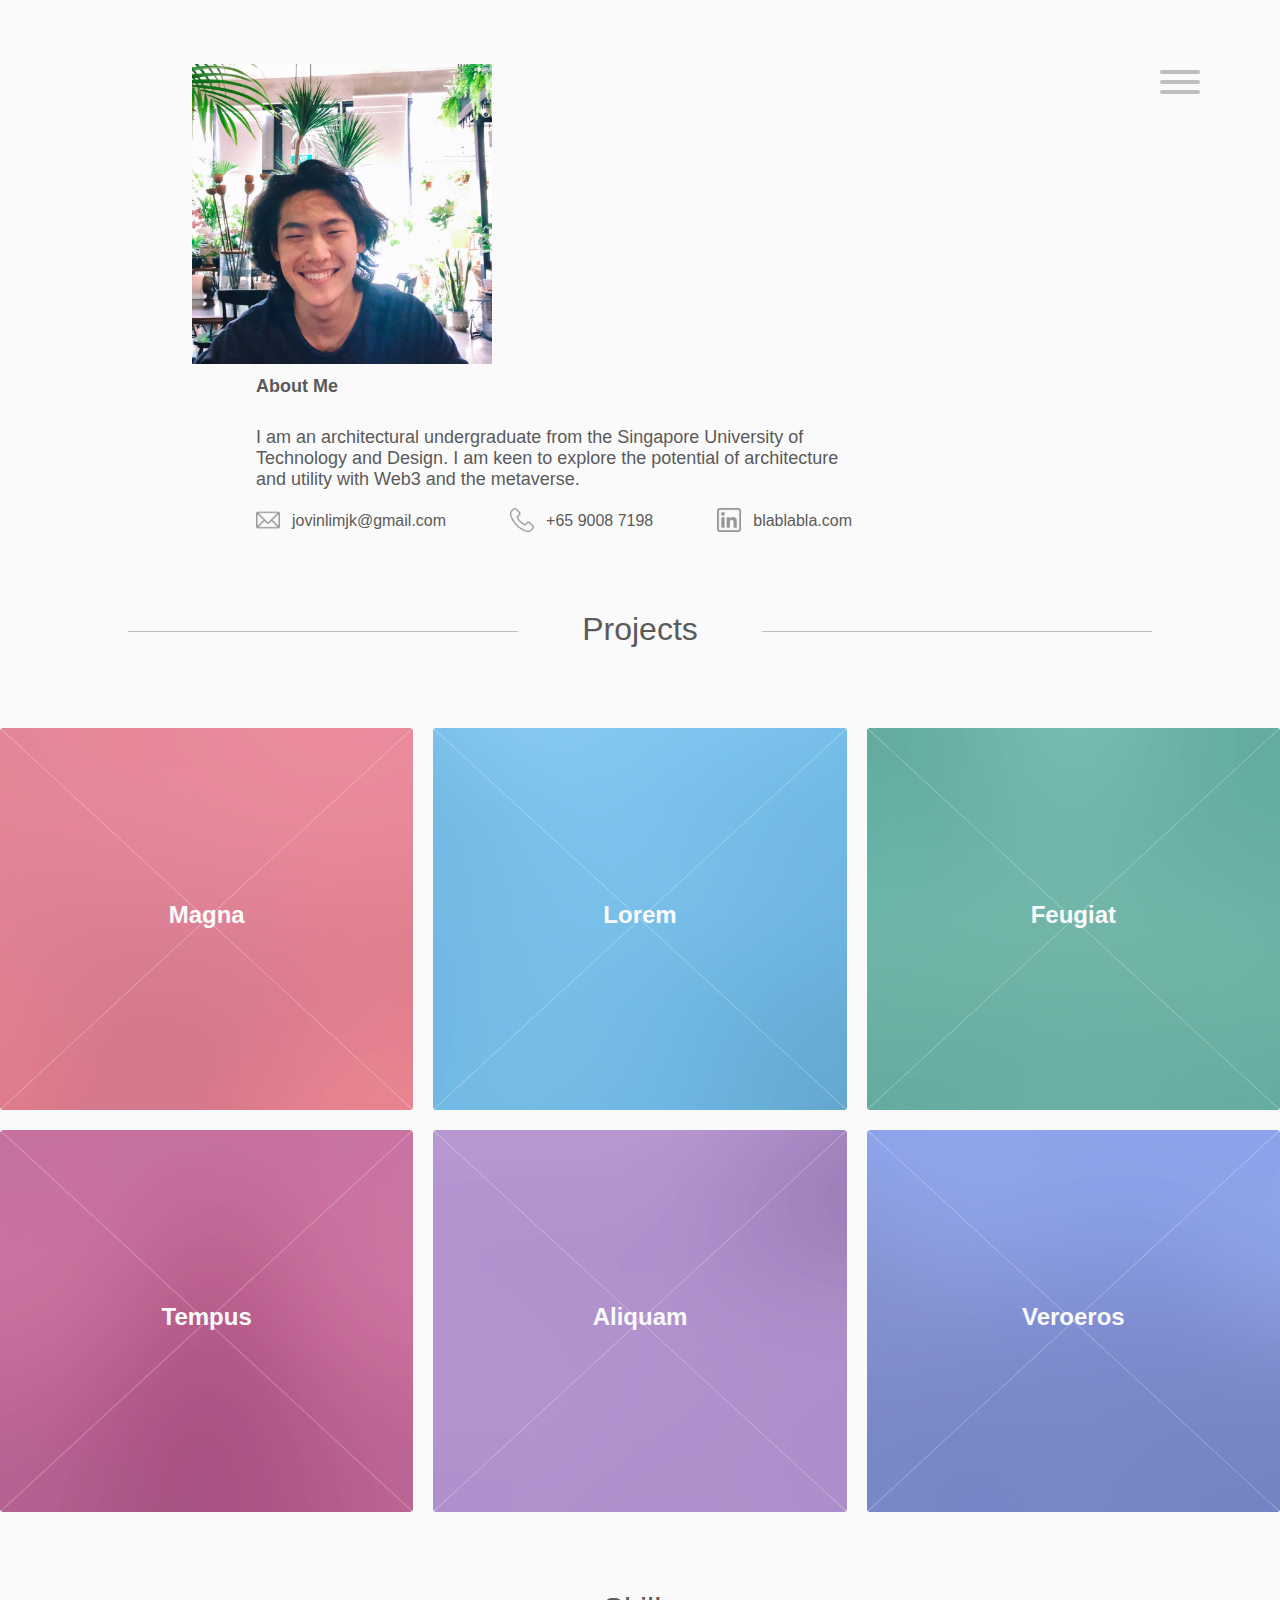
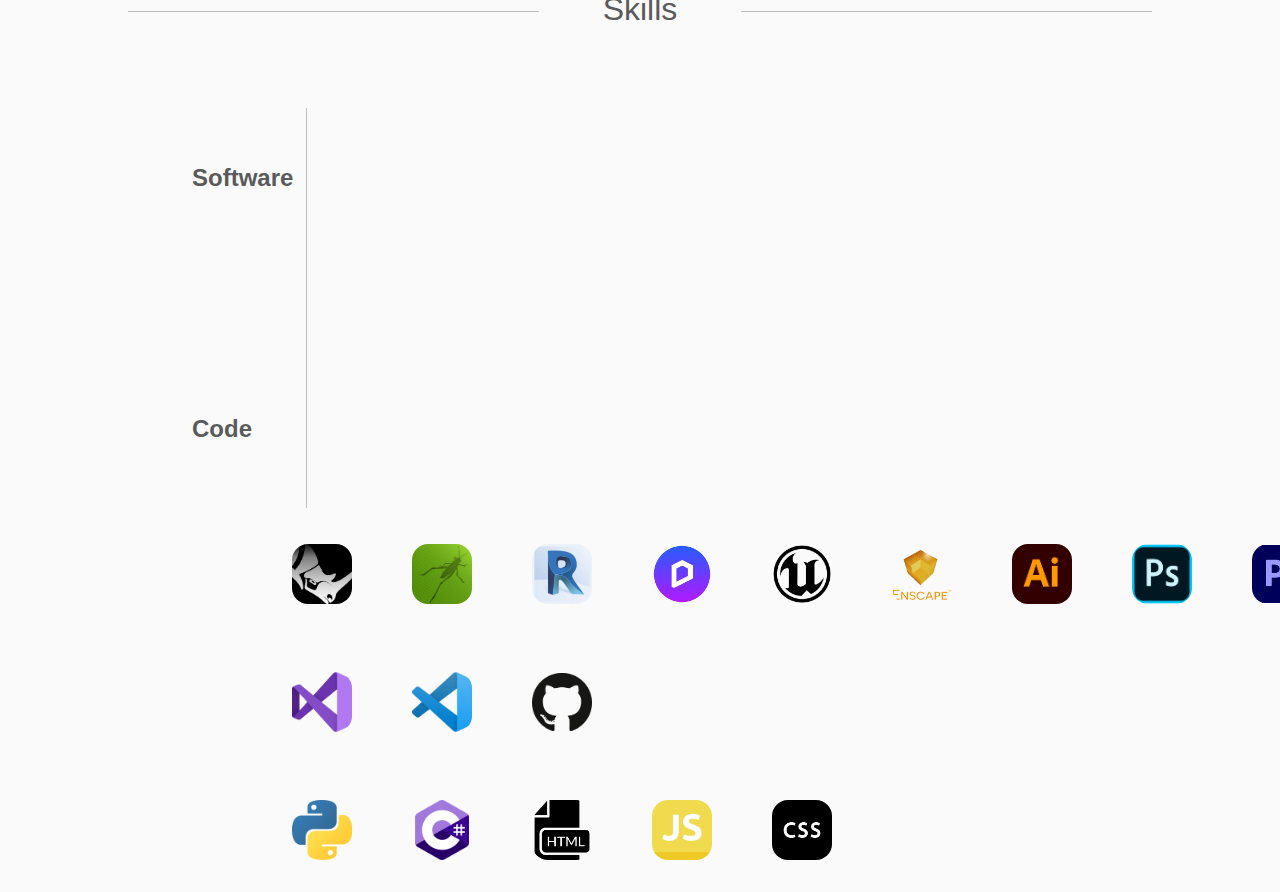
==== index.html @ 01c0a50d "commit on 'main'" ====
<html>
    <head>
        <title> Jovin </title>
        <link rel="stylesheet" href="index.css">
        <link href="http://fonts.cdnfonts.com/css/gotham" rel="stylesheet">
    </head>

    
    <body>

      <div class = "header">
        <!--Header-->
        <!-- <h1 style = "font-size:xx-large; padding-top: 64px;">Portfolio</h1> -->
        <!-- Menu -->
        <!-- <nav class="menu" id="main_menu">
            <li><a href="index.html">Home</a></li>
            <li><a href="generic.html">Ipsum veroeros</a></li>
            <li><a href="generic.html">Tempus etiam</a></li>
            <li><a href="generic.html">Consequat dolor</a></li>
        </nav>

        <div class = "menu-toggle" id="toggle">
          <div class = "hamburger"></div>
        </div>
      </div> -->

      <!-- Introduction Banner -->
      <section class = "custom_intro">
        <picture>
          <img src = "images/me.jpg" alt = '' />
        </picture>
        <text>
          <h1>About Me</h1>
          <p>I am an architectural undergraduate from the Singapore University of Technology and Design. I am keen to explore the potential of architecture and utility with Web3 and the metaverse.</p>
          <contact>
            <img src = 'images/email.png' alt = '' />
            <t>jovinlimjk@gmail.com</t>
            <img src = 'images/telephone.png' style = "margin-left: 64px;" alt="" '' />
            <t>+65 9008 7198</t>
            <img src = 'images/linkedin.png' style = "margin-left: 64px;" alt="" '' />
            <t>blablabla.com</t>
          </contact>
        </text>
      </section>

      <!-- Menu -->
      <nav class="menu" id="main_menu">
        <li><a href="index.html">Home</a></li>
        <li><a href="generic.html">Ipsum veroeros</a></li>
        <li><a href="generic.html">Tempus etiam</a></li>
        <li><a href="generic.html">Consequat dolor</a></li>
        <!-- <li><a href="elements.html">Elements</a></li> -->
      </nav>

      <div class = "menu-toggle" id="toggle">
        <div class = "hamburger"></div>
      </div>

      <div>
        <p class = "p_header" id="skills">
          <text>Projects</text>
        </p>
      </div> 
      
      <section class="tiles">
        <article class="style1">
          <span class="image">
            <img src="images/pic01.jpg" alt="" />
          </span>
          <a href="generic.html">
            <h2>Magna</h2>
            <div class="content">
              <p class = "p_center">Sed nisl arcu euismod sit amet nisi lorem etiam dolor veroeros et feugiat.</p>
            </div>
          </a>
        </article>
        <article class="style2">
          <span class="image">
            <img src="images/pic02.jpg" alt="" />
          </span>
          <a href="generic.html">
            <h2>Lorem</h2>
            <div class="content">
              <p class = "p_center">Sed nisl arcu euismod sit amet nisi lorem etiam dolor veroeros et feugiat.</p>
            </div>
          </a>
        </article>
        <article class="style3">
          <span class="image">
            <img src="images/pic03.jpg" alt="" />
          </span>
          <a href="generic.html">
            <h2>Feugiat</h2>
            <div class="content">
              <p class = "p_center">Sed nisl arcu euismod sit amet nisi lorem etiam dolor veroeros et feugiat.</p>
            </div>
          </a>
        </article>
        <article class="style4">
          <span class="image">
            <img src="images/pic04.jpg" alt="" />
          </span>
          <a href="generic.html">
            <h2>Tempus</h2>
            <div class="content">
              <p class = "p_center">Sed nisl arcu euismod sit amet nisi lorem etiam dolor veroeros et feugiat.</p>
            </div>
          </a>
        </article>
        <article class="style5">
          <span class="image">
            <img src="images/pic05.jpg" alt="" />
          </span>
          <a href="generic.html">
            <h2>Aliquam</h2>
            <div class="content">
              <p class = "p_center">Sed nisl arcu euismod sit amet nisi lorem etiam dolor veroeros et feugiat.</p>
            </div>
          </a>
        </article>
        <article class="style6">
          <span class="image">
            <img src="images/pic06.jpg" alt="" />
          </span>
          <a href="generic.html">
            <h2>Veroeros</h2>
            <div class="content">
              <p class = "p_center">Sed nisl arcu euismod sit amet nisi lorem etiam dolor veroeros et feugiat.</p>
            </div>
          </a>
        <!-- </article>
        <article class="style2">
          <span class="image">
            <img src="images/pic07.jpg" alt="" />
          </span>
          <a href="generic.html">
            <h2>Ipsum</h2>
            <div class="content">
              <p class = "p_center">Sed nisl arcu euismod sit amet nisi lorem etiam dolor veroeros et feugiat.</p>
            </div>
          </a>
        </article>
        <article class="style3">
          <span class="image">
            <img src="images/pic08.jpg" alt="" />
          </span>
          <a href="generic.html">
            <h2>Dolor</h2>
            <div class="content">
              <p class = "p_center">Sed nisl arcu euismod sit amet nisi lorem etiam dolor veroeros et feugiat.</p>
            </div>
          </a>
        </article>
        <article class="style1">
          <span class="image">
            <img src="images/pic09.jpg" alt="" />
          </span>
          <a href="generic.html">
            <h2>Nullam</h2>
            <div class="content">
              <p class = "p_center">Sed nisl arcu euismod sit amet nisi lorem etiam dolor veroeros et feugiat.</p>
            </div>
          </a>
        </article>
        <article class="style5">
          <span class="image">
            <img src="images/pic10.jpg" alt="" />
          </span>
          <a href="generic.html">
            <h2>Ultricies</h2>
            <div class="content">
              <p class = "p_center">Sed nisl arcu euismod sit amet nisi lorem etiam dolor veroeros et feugiat.</p>
            </div>
          </a>
        </article>
        <article class="style6">
          <span class="image">
            <img src="images/pic11.jpg" alt="" />
          </span>
          <a href="generic.html">
            <h2>Dictum</h2>
            <div class="content">
              <p class = "p_center">Sed nisl arcu euismod sit amet nisi lorem etiam dolor veroeros et feugiat.</p>
            </div>
          </a>
        </article>
        <article class="style4">
          <span class="image">
            <img src="images/pic12.jpg" alt="" />
          </span>
          <a href="generic.html">
            <h2>Pretium</h2>
            <div class="content">
              <p class = "p_center">Sed nisl arcu euismod sit amet nisi lorem etiam dolor veroeros et feugiat.</p>
            </div>
          </a>
        </article> -->
      </section>
  
      <div>
        <p class = "p_header" id="skills">
          <text>Skills</text>
        </p>
      </div> 

      <section class="custom_skills">
        <text>
          <h4>Software</h4>
          <h4> </h4>
          <h4>Code</h4>
        </text>
        <icons>
          <row>
            <img src="images/rhino.jpg" alt=""/>
            <img src="images/gh.jpeg" alt=""/>
            <img src="images/Revit.jpg" alt=""/>
            <img src="images/d5.png" alt=""/>
            <img src="images/ue.png" alt=""/>
            <img src="images/enscape.png" alt=""/>
            <img src="images/ai.png" alt=""/>
            <img src="images/ps.png" alt=""/>
            <img src="images/pp.png" alt=""/>
          </row>
          <row>
            <img src="images/vs.png" alt=""/>
            <img src="images/vsc.png" alt=""/>
            <img src="images/git.png" alt=""/>
          </row>
          <row>
            <img src="images/python.png" alt=""/>
            <img src="images/csharp.png" alt=""/>
            <img src="images/html.png" alt=""/>
            <img src="images/javascript.jpg" alt=""/>
            <img src="images/css.png" alt=""/>
          </row>
        </icons>

      </section>

    <!-- Scripts -->
      <script src = "main.js"></script>
      <script> 
      const menu_len = document.getElementById("main_menu").innerHTML.length
      </script>
    </body>
    
</html>
---- index.css ----
:root {
  --bezier: cubic-bezier(0.25, 0.46, 0.45, 0.94) ;
}

body {
  background-color: rgb(250, 250, 250);
  font-family: "Gotham", sans-serif;
  margin: 0;
  padding: 0;
}

.banner {
  padding-top: 32px;
  margin-left: 12%;
  margin-right: 12%;
}

.container {
  display: flex;
  flex-direction: row;
}

a {
  color: black;
  font-family: "Gotham", sans-serif;
  font-size: x-large;
  text-align: center;
  display: flex;
}

.p_header {
  color: rgb(90, 90, 90);
  background-color: rgb(250, 250, 250);
  text-align: center;
  font-size: xx-large;
  font-family: "Gotham Light", sans-serif;
  border-bottom: 1px solid rgb(190, 190, 190);
  line-height: 0.1em;
  padding-top: 64px;
  margin-left: 10%;
  margin-right: 10%;
}

.p_header text {
  background-color: rgb(250, 250, 250);
  padding: 0 64px;
}

.p_left {
  text-align: left;
}

.p_center {
  text-align: center;
  color: rgb(250, 250, 250);
  font-size: medium;
  font-family: "Gotham Light", sans-serif;
}

h1 {
  color: black;
  font-family: "Gotham", sans-serif;
  text-align: center;
  vertical-align: middle;
}

h2 {
  color: rgb(250, 250, 250);
  text-align: center;
  display: flex;
  font-size: x-large;
  font-family: "Gotham Thin", sans-serif;
}

h3 {
  color: rgb(90, 90, 90);
  text-align: left;
  margin-left: 5%;
  margin-right: 12%;
  vertical-align: top;
  margin-top: 2%;
}

h4 {
  color: rgb(90, 90, 90);
  text-align: left;
  display: inline;
  font-size: 24px;
  font-family: "Gotham Thin", sans-serif;
  padding-top: 24px;
  padding-bottom: 24px;
}

.menu {
  padding-top: 2em;
  padding-bottom: 2em;
  text-align: right;
  position: absolute;
  top: 8%;
  right: 5%;
  height: auto;
  visibility: hidden;
}

.menu--open {
  visibility: visible;
}

.menu--closed {
  visibility: visible;
}

.menu .ul {
  display: flex;
  flex-direction: column;
  text-align: right;
  list-style: none;
}

.menu li {
  height: 100%;
  border-bottom: 1px solid rgb(220, 220, 220);
  list-style: none;
  padding-top: 1.5em;
}

.menu li:last-child {
  border-bottom: none;
}

@keyframes fadeIn {
  0% {
    opacity: 0;
    transform: translateX(100%);
  }
  30% {
    opacity: 0;
  }
  100% {
    opacity: 1;
    transform: translateX(0%);
  }
}
@keyframes fadeOut {
  0% {
    opacity: 1;
    transform: translateX(0%);
  }
  30% {
    opacity: 0;
  }
  100% {
    opacity: 0;
    transform: translateX(100%);
  }
}
.menu--open li {
  opacity: 0%;
  animation: fadeIn var(--bezier) 750ms forwards;
}

.menu--open li:nth-child(1n) {
  animation-delay: 100ms;
}

.menu--open li:nth-child(2n) {
  animation-delay: 200ms;
}

.menu--open li:nth-child(3n) {
  animation-delay: 300ms;
}

.menu--open li:nth-child(4n) {
  animation-delay: 400ms;
}

.menu--open li:nth-child(5n) {
  animation-delay: 500ms;
}

.menu--closed li {
  opacity: 100%;
  animation: fadeOut var(--bezier) 1s forwards;
}

.menu--closed li:nth-child(1n) {
  animation-delay: 500ms;
}

.menu--closed li:nth-child(2n) {
  animation-delay: 400ms;
}

.menu--closed li:nth-child(3n) {
  animation-delay: 300ms;
}

.menu--closed li:nth-child(4n) {
  animation-delay: 200ms;
}

.menu--closed li:nth-child(5n) {
  animation-delay: 100ms;
}

.menu a {
  color: rgb(150, 150, 150);
  display: block;
  text-transform: uppercase;
  text-decoration: none;
  height: 100%;
  text-align: right;
  padding: 1em;
  font-family: "Gotham Light", sans-serif;
  font-size: large;
}

.menu a:hover,
.menu a:focus {
  background: rgb(190, 190, 190);
  color: rgb(0, 0, 0);
}

.menu-toggle {
  padding: 1em;
  position: absolute;
  top: 64px;
  right: 5%;
  cursor: pointer;
}

.hamburger,
.hamburger::before,
.hamburger::after {
  content: "";
  background: rgb(190, 190, 190);
  display: block;
  height: 4px;
  width: 2.5em;
  border-radius: 4px;
  transition: all ease-in-out 500ms;
}

.hamburger::before {
  transform: translateY(-10px);
}

.hamburger::after {
  transform: translateY(6px);
}

/* Tiles */
.tiles {
  display: -moz-flex;
  display: -webkit-flex;
  display: -ms-flex;
  display: flex;
  -moz-flex-wrap: wrap;
  -webkit-flex-wrap: wrap;
  -ms-flex-wrap: wrap;
  flex-wrap: wrap;
  position: relative;
  margin-left: 12%;
  margin-right: 12%;
  padding-top: 64px;
}

.tiles article {
  -moz-transition: -moz-transform 0.5s ease, opacity 0.5s ease;
  -webkit-transition: -webkit-transform 0.5s ease, opacity 0.5s ease;
  -ms-transition: -ms-transform 0.5s ease, opacity 0.5s ease;
  transition: transform 0.5s ease, opacity 0.5s ease;
  position: relative;
  width: calc(33.33333% - 2.5em);
  margin: 2.5em 0 0 2.5em;
}

.tiles article > .image {
  -moz-transition: -moz-transform 0.5s ease;
  -webkit-transition: -webkit-transform 0.5s ease;
  -ms-transition: -ms-transform 0.5s ease;
  transition: transform 0.5s ease;
  position: relative;
  display: block;
  width: 100%;
  border-radius: 4px;
  overflow: hidden;
}

.tiles article > .image img {
  display: block;
  width: 100%;
}

.tiles article > .image:before {
  pointer-events: none;
  -moz-transition: background-color 0.5s ease, opacity 0.5s ease;
  -webkit-transition: background-color 0.5s ease, opacity 0.5s ease;
  -ms-transition: background-color 0.5s ease, opacity 0.5s ease;
  transition: background-color 0.5s ease, opacity 0.5s ease;
  content: "";
  display: block;
  position: absolute;
  top: 0;
  left: 0;
  width: 100%;
  height: 100%;
  opacity: 1;
  z-index: 1;
  opacity: 0.8;
}

.tiles article > .image:after {
  pointer-events: none;
  -moz-transition: opacity 0.5s ease;
  -webkit-transition: opacity 0.5s ease;
  -ms-transition: opacity 0.5s ease;
  transition: opacity 0.5s ease;
  content: "";
  display: block;
  position: absolute;
  top: 0;
  left: 0;
  width: 100%;
  height: 100%;
  background-image: url("data:image/svg+xml;charset=utf8,%3Csvg xmlns='http://www.w3.org/2000/svg' width='100' height='100' viewBox='0 0 100 100' preserveAspectRatio='none'%3E%3Cstyle%3Eline %7B stroke-width: 0.25px%3B stroke: %23ffffff%3B %7D%3C/style%3E%3Cline x1='0' y1='0' x2='100' y2='100' /%3E%3Cline x1='100' y1='0' x2='0' y2='100' /%3E%3C/svg%3E");
  background-position: center;
  background-repeat: no-repeat;
  background-size: 100% 100%;
  opacity: 0.25;
  z-index: 2;
}

.tiles article > a {
  display: -moz-flex;
  display: -webkit-flex;
  display: -ms-flex;
  display: flex;
  -moz-flex-direction: column;
  -webkit-flex-direction: column;
  -ms-flex-direction: column;
  flex-direction: column;
  -moz-align-items: center;
  -webkit-align-items: center;
  -ms-align-items: center;
  align-items: center;
  -moz-justify-content: center;
  -webkit-justify-content: center;
  -ms-justify-content: center;
  justify-content: center;
  -moz-transition: background-color 0.5s ease, -moz-transform 0.5s ease;
  -webkit-transition: background-color 0.5s ease, -webkit-transform 0.5s ease;
  -ms-transition: background-color 0.5s ease, -ms-transform 0.5s ease;
  transition: background-color 0.5s ease, transform 0.5s ease;
  position: absolute;
  top: 0;
  left: 0;
  width: 100%;
  height: 100%;
  border-radius: 4px;
  border-bottom: 0;
  color: #ffffff;
  text-align: center;
  text-decoration: none;
  z-index: 3;
}

.tiles article > a > :last-child {
  margin: 0;
}

.tiles article > a:hover {
  color: #ffffff !important;
}

.tiles article > a h2 {
  margin: 0;
}

.tiles article > a .content {
  -moz-transition: max-height 0.5s ease, opacity 0.5s ease;
  -webkit-transition: max-height 0.5s ease, opacity 0.5s ease;
  -ms-transition: max-height 0.5s ease, opacity 0.5s ease;
  transition: max-height 0.5s ease, opacity 0.5s ease;
  width: 100%;
  max-height: 0;
  line-height: 1.5;
  margin-top: 0.35em;
  opacity: 0;
}

.tiles article > a .content > :last-child {
  margin-bottom: 0;
}

.tiles article.style1 > .image:before {
  background-color: #f2849e;
}

.tiles article.style2 > .image:before {
  background-color: #7ecaf6;
}

.tiles article.style3 > .image:before {
  background-color: #7bd0c1;
}

.tiles article.style4 > .image:before {
  background-color: #c75b9b;
}

.tiles article.style5 > .image:before {
  background-color: #ae85ca;
}

.tiles article.style6 > .image:before {
  background-color: #8499e7;
}

body:not(.is-touch) .tiles article:hover > .image {
  -moz-transform: scale(1.1);
  -webkit-transform: scale(1.1);
  -ms-transform: scale(1.1);
  transform: scale(1.1);
}

body:not(.is-touch) .tiles article:hover > .image:before {
  background-color: #333333;
  opacity: 0.35;
}

body:not(.is-touch) .tiles article:hover > .image:after {
  opacity: 0;
}

body:not(.is-touch) .tiles article:hover .content {
  max-height: 15em;
  opacity: 1;
}

* + .tiles {
  margin-top: 2em;
}

body.is-preload .tiles article {
  -moz-transform: scale(0.9);
  -webkit-transform: scale(0.9);
  -ms-transform: scale(0.9);
  transform: scale(0.9);
  opacity: 0;
}

body.is-touch .tiles article .content {
  max-height: 15em;
  opacity: 1;
}

@media screen and (max-width: 1280px) {
  .tiles {
    margin: -1.25em 0 0 -1.25em;
  }

  .tiles article {
    width: calc(33.33333% - 1.25em);
    margin: 1.25em 0 0 1.25em;
  }
}
@media screen and (max-width: 980px) {
  .tiles {
    margin: -2.5em 0 0 -2.5em;
  }

  .tiles article {
    width: calc(50% - 2.5em);
    margin: 2.5em 0 0 2.5em;
  }
}
@media screen and (max-width: 736px) {
  .tiles {
    margin: -1.25em 0 0 -1.25em;
  }

  .tiles article {
    width: calc(50% - 1.25em);
    margin: 1.25em 0 0 1.25em;
  }

  .tiles article:hover > .image {
    -moz-transform: scale(1);
    -webkit-transform: scale(1);
    -ms-transform: scale(1);
    transform: scale(1);
  }
}
@media screen and (max-width: 480px) {
  .tiles {
    margin: 0;
  }

  .tiles article {
    width: 100%;
    margin: 1.25em 0 0 0;
  }
}
.custom_skills {
  display: -moz-flex;
  display: -webkit-flex;
  display: -ms-flex;
  display: flex;
  -moz-flex-wrap: wrap;
  -webkit-flex-wrap: wrap;
  -ms-flex-wrap: wrap;
  flex-wrap: wrap;
  position: relative;
  margin-left: 15%;
  margin-right: 10%;
  padding-top: 64px;
}

.custom_skills text {
  display: flex;
  flex-direction: column;
  text-align: center;
  border-right: 1px solid rgb(190, 190, 190);
  box-sizing: border-box;
  width: 12%;
  height: 400px;
}

.custom_skills icons {
  display: flex;
  flex-direction: column;
}

.custom_skills icons row {
  display: flex;
  flex-direction: row;
  box-sizing: border-box;
  margin-left: 64px;
}

.custom_skills icons row img {
  display: flex;
  flex-direction: row;
  box-sizing: border-box;
  width: 108px;
  height: 108px;
  padding: 24px;
  object-fit: contain;
  border-radius: 40px;
  margin-left: 12px;
  margin-top: 12px;
  margin-bottom: 8px;
}

.custom_intro {
  display: -moz-flex;
  display: -webkit-flex;
  display: -ms-flex;
  display: flex;
  -moz-flex-wrap: wrap;
  -webkit-flex-wrap: wrap;
  -ms-flex-wrap: wrap;
  flex-wrap: wrap;
  position: relative;
  margin-left: 15%;
  padding-top: 64px;
}

.custom_intro picture {
  display: flex;
  width: 300px;
  height: 300px;
}

.custom_intro picture img {
  box-sizing: border-box;
  width: 300px;
  height: 300px;
  object-fit: cover;
  aspect-ratio: 1/1;
}

.custom_intro text {
  display: flex;
  flex-direction: column;
  margin-left: 64px;
  margin-right: 15%;
  position: relative;
  box-sizing: border-box;
  width: 60%;
  overflow: hidden;
}

.custom_intro text h1 {
  color: rgb(90, 90, 90);
  text-align: left;
  font-size: large;
  font-family: "Gotham", sans-serif;
  display: flex;
  flex-direction: column;
}

.custom_intro text p {
  color: rgb(90, 90, 90);
  font-family: "Gotham Light", sans-serif;
  font-size: large;
  overflow-wrap: normal;
  text-align: left;
  margin-right: 10%;
  display: flex;
}

.custom_intro text contact {
  display: flex;
  flex-direction: row;
}

.custom_intro text contact img {
  object-fit: contain;
  box-sizing: border-box;
  width: 24px;
  height: 24px;
}

.custom_intro text contact t {
  font-family: "Gotham Light", sans-serif;
  color: rgb(90, 90, 90);
  font-size: medium;
  text-align: left;
  margin-left: 12px;
  margin-top: 4px;
  vertical-align: middle;
}

/*# sourceMappingURL=index.css.map */
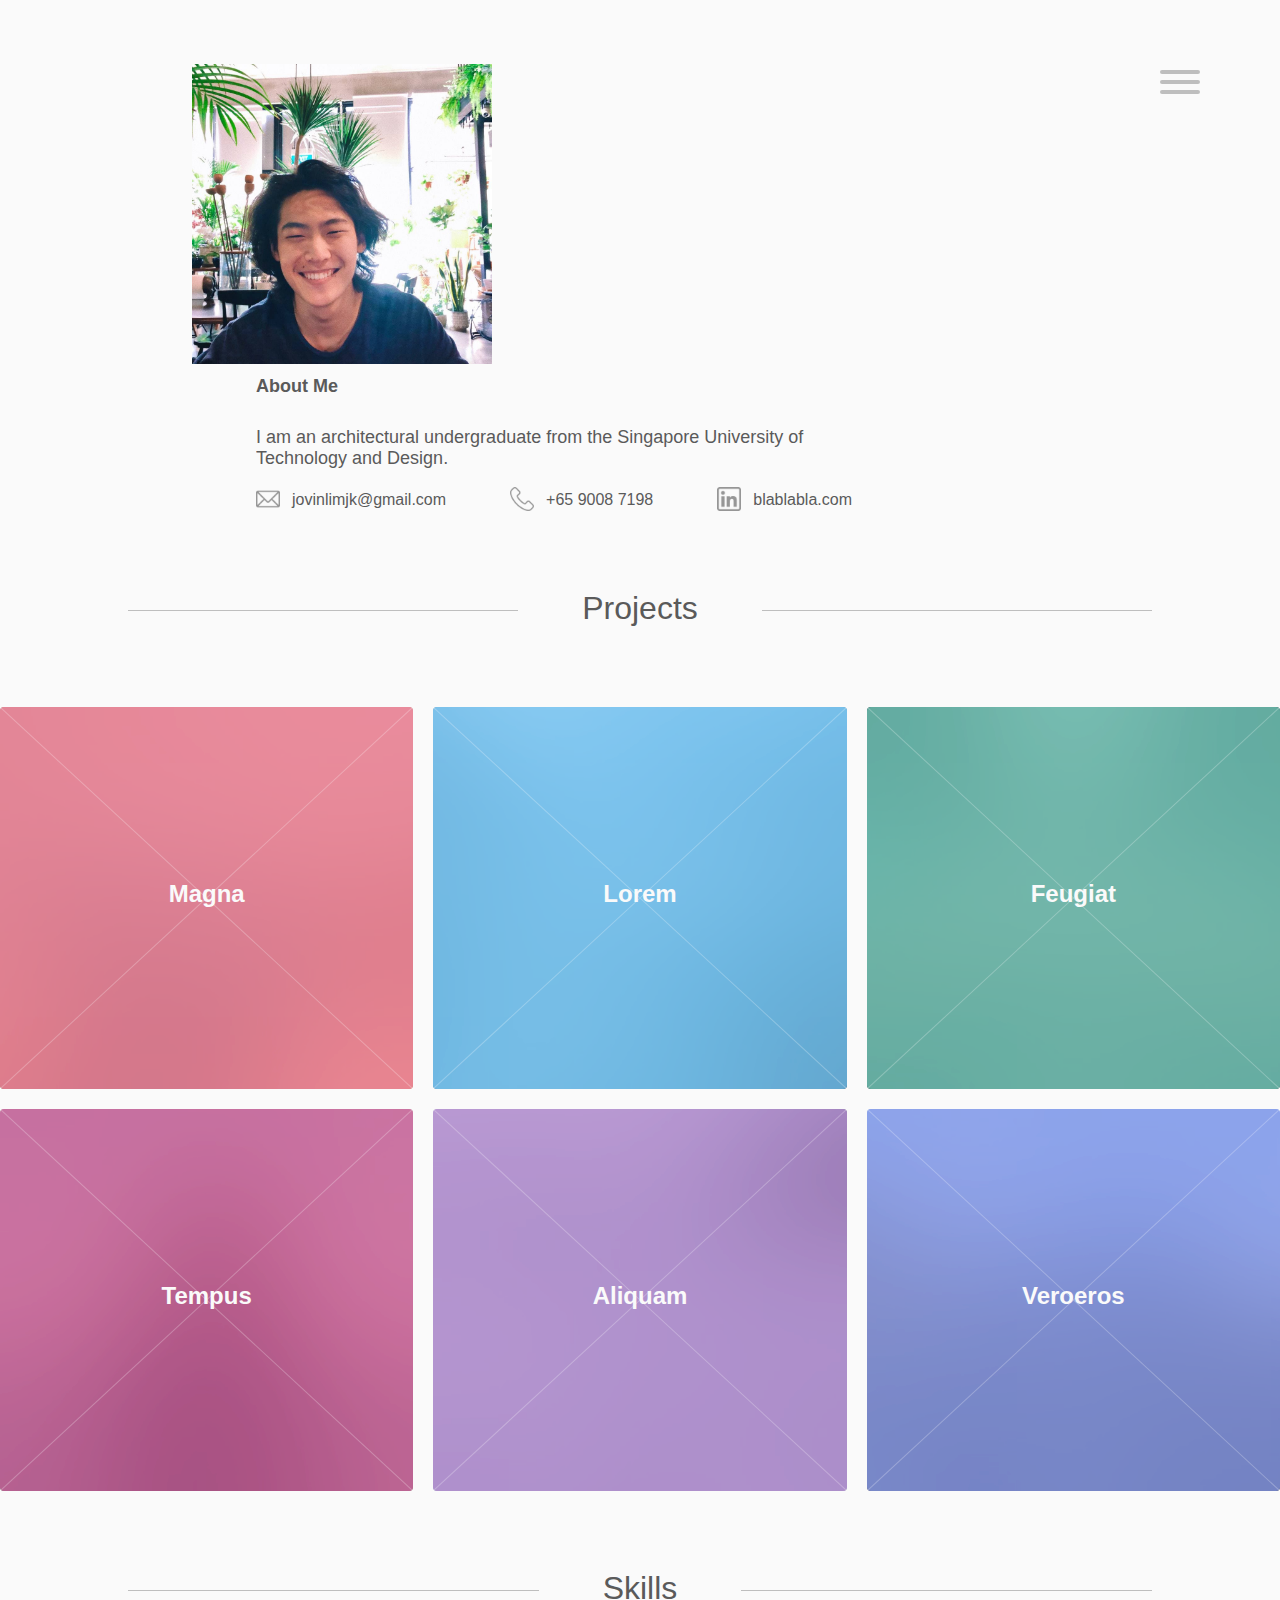
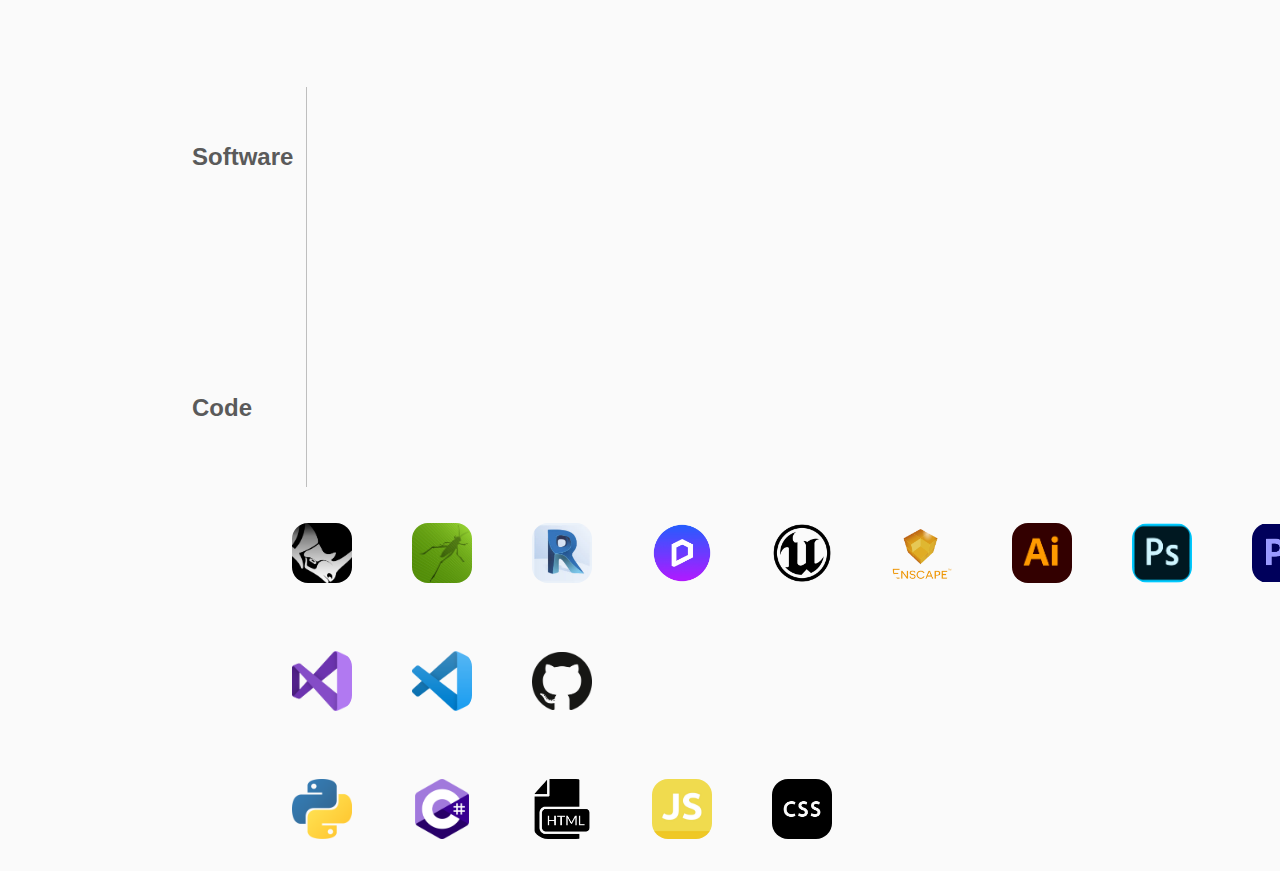
==== commit bdbdb2de: "commit on 'main'" ====
--- a/index.html
+++ b/index.html
@@ -31,7 +31,7 @@
         </picture>
         <text>
           <h1>About Me</h1>
-          <p>I am an architectural undergraduate from the Singapore University of Technology and Design. I am keen to explore the potential of architecture and utility with Web3 and the metaverse.</p>
+          <p>I am an architectural undergraduate from the Singapore University of Technology and Design.</p>
           <contact>
             <img src = 'images/email.png' alt = '' />
             <t>jovinlimjk@gmail.com</t>
